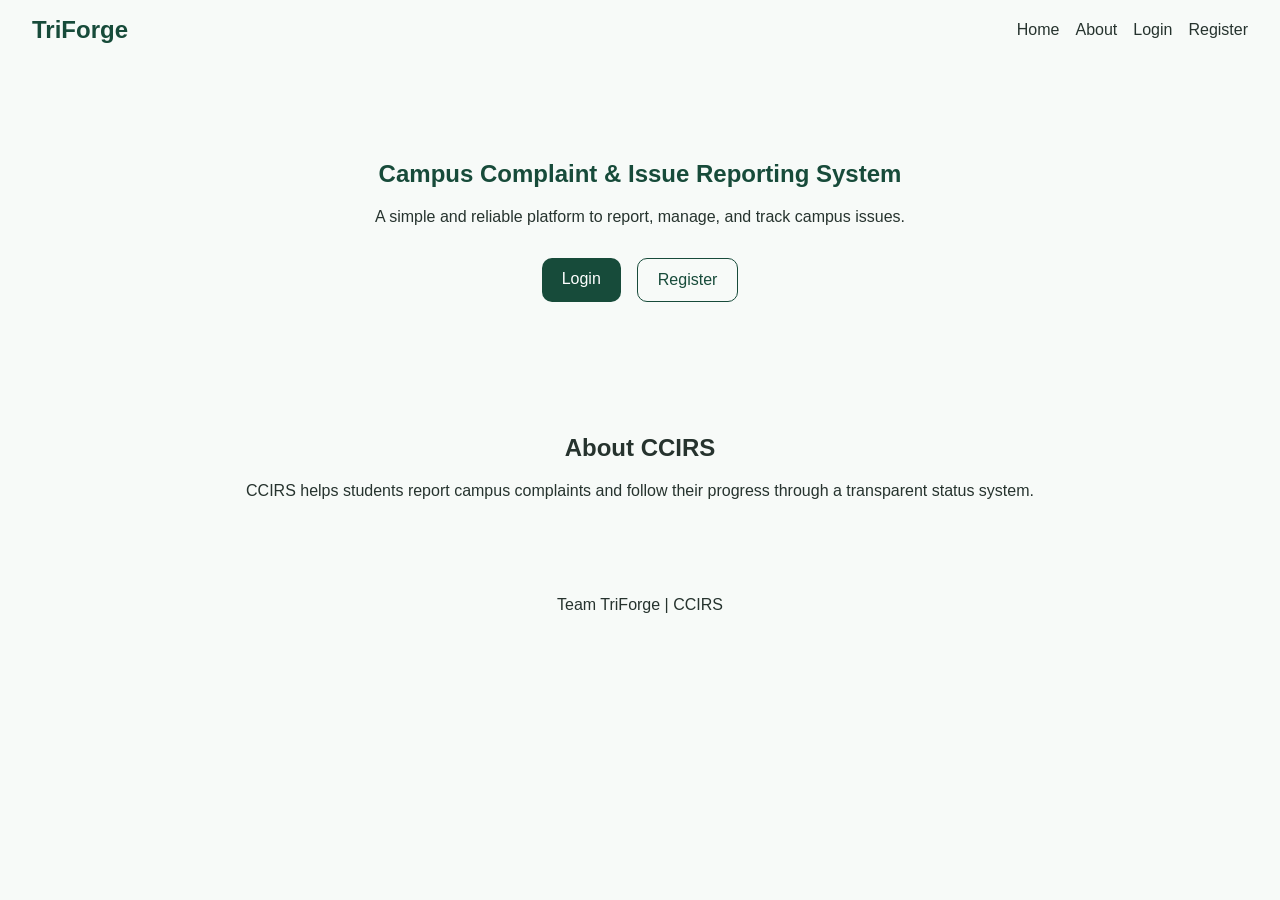
==== Frontend/index.html @ 118192a9 "Added frontend folder and initial files" ====
<!DOCTYPE html>
<html lang="en">

<head>
    <meta charset="UTF-8">
    <meta name="viewport" content="width=device-width, initial-scale=1.0">

    <title>TriForge | CCIRS</title>

    <link rel="stylesheet" href="css/style.css">
</head>

<body>

    <header class="site-header">
        <nav class="navbar">
            <a href="index.html" class="logo">TriForge</a>

            <div class="nav-links">
                <a href="#home">Home</a>
                <a href="#about">About</a>
                <a href="#">Login</a>
                <a href="#">Register</a>
            </div>
        </nav>
    </header>

    <main>
        <section class="hero" id="home">
            <h1>Campus Complaint & Issue Reporting System</h1>

            <p>
                A simple and reliable platform to report,
                manage, and track campus issues.
            </p>

            <div class="hero-actions">
                <a href="#" class="btn btn-primary">Login</a>
                <a href="#" class="btn btn-secondary">Register</a>
            </div>
        </section>

        <section class="about" id="about">
            <h2>About CCIRS</h2>

            <p>
                CCIRS helps students report campus complaints
                and follow their progress through a transparent
                status system.
            </p>
        </section>
    </main>

    <footer class="site-footer">
        <p>Team TriForge | CCIRS</p>
    </footer>

</body>

</html>
---- Frontend/css/style.css ----
:root {
    --color-primary: #174b3a;
    --color-accent: #e9a23b;
    --color-background: #f7faf8;
    --color-text: #26332e;

    --spacing-small: 8px;
    --spacing-medium: 16px;
    --spacing-large: 32px;

    --border-radius: 10px;
}

* {
    box-sizing: border-box;
}

body {
    margin: 0;
    font-family: Arial, sans-serif;
    background-color: var(--color-background);
    color: var(--color-text);
}

.navbar {
    display: flex;
    justify-content: space-between;
    align-items: center;
    padding: var(--spacing-medium) var(--spacing-large);
}

.logo {
    color: var(--color-primary);
    font-size: 24px;
    font-weight: bold;
    text-decoration: none;
}

.nav-links {
    display: flex;
    gap: var(--spacing-medium);
}

.nav-links a {
    text-decoration: none;
    color: var(--color-text);
}

.hero {
    text-align: center;
    padding: 80px var(--spacing-large);
}

.hero h1 {
    color: var(--color-primary);
}

.hero-actions {
    display: flex;
    justify-content: center;
    gap: var(--spacing-medium);
    margin-top: var(--spacing-large);
}

.btn {
    padding: 12px 20px;
    border-radius: var(--border-radius);
    text-decoration: none;
}

.btn-primary {
    background-color: var(--color-primary);
    color: white;
}

.btn-secondary {
    border: 1px solid var(--color-primary);
    color: var(--color-primary);
}

.about {
    padding: var(--spacing-large);
    text-align: center;
}

.site-footer {
    text-align: center;
    padding: var(--spacing-large);
}
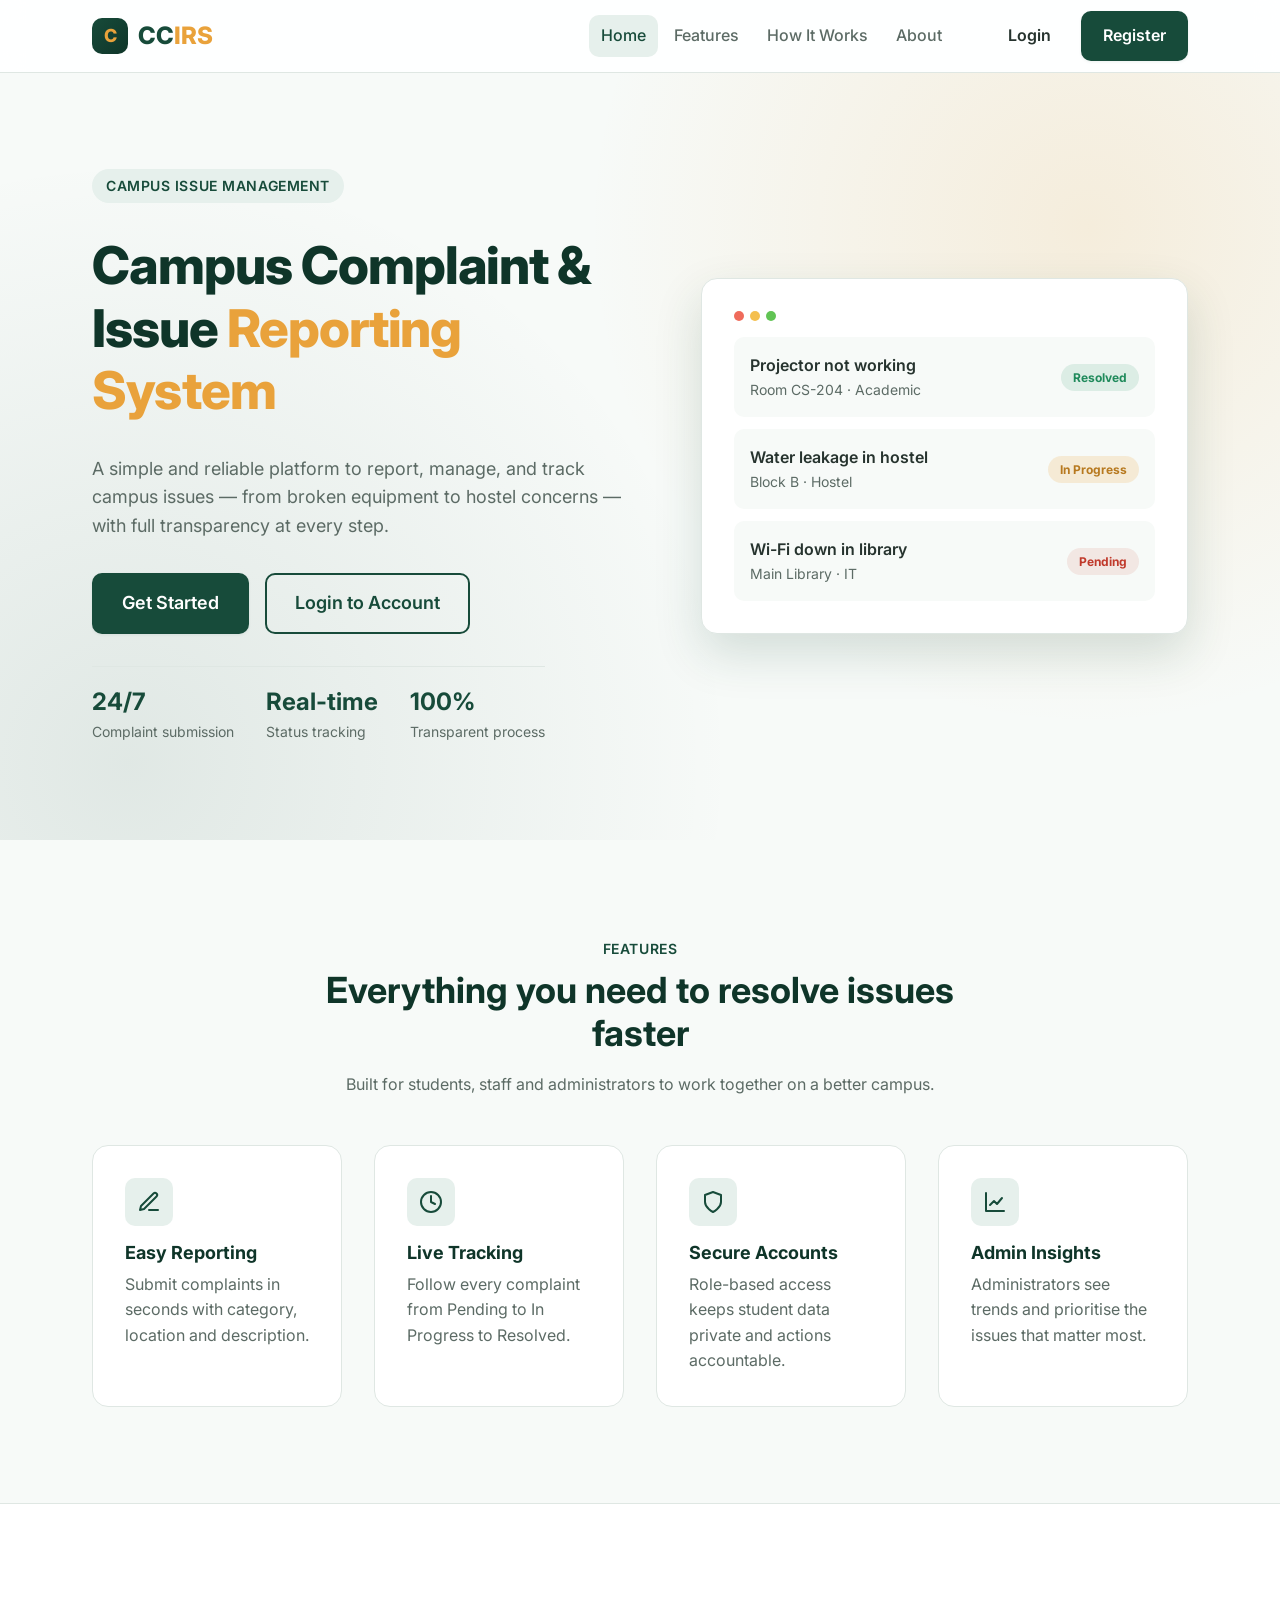
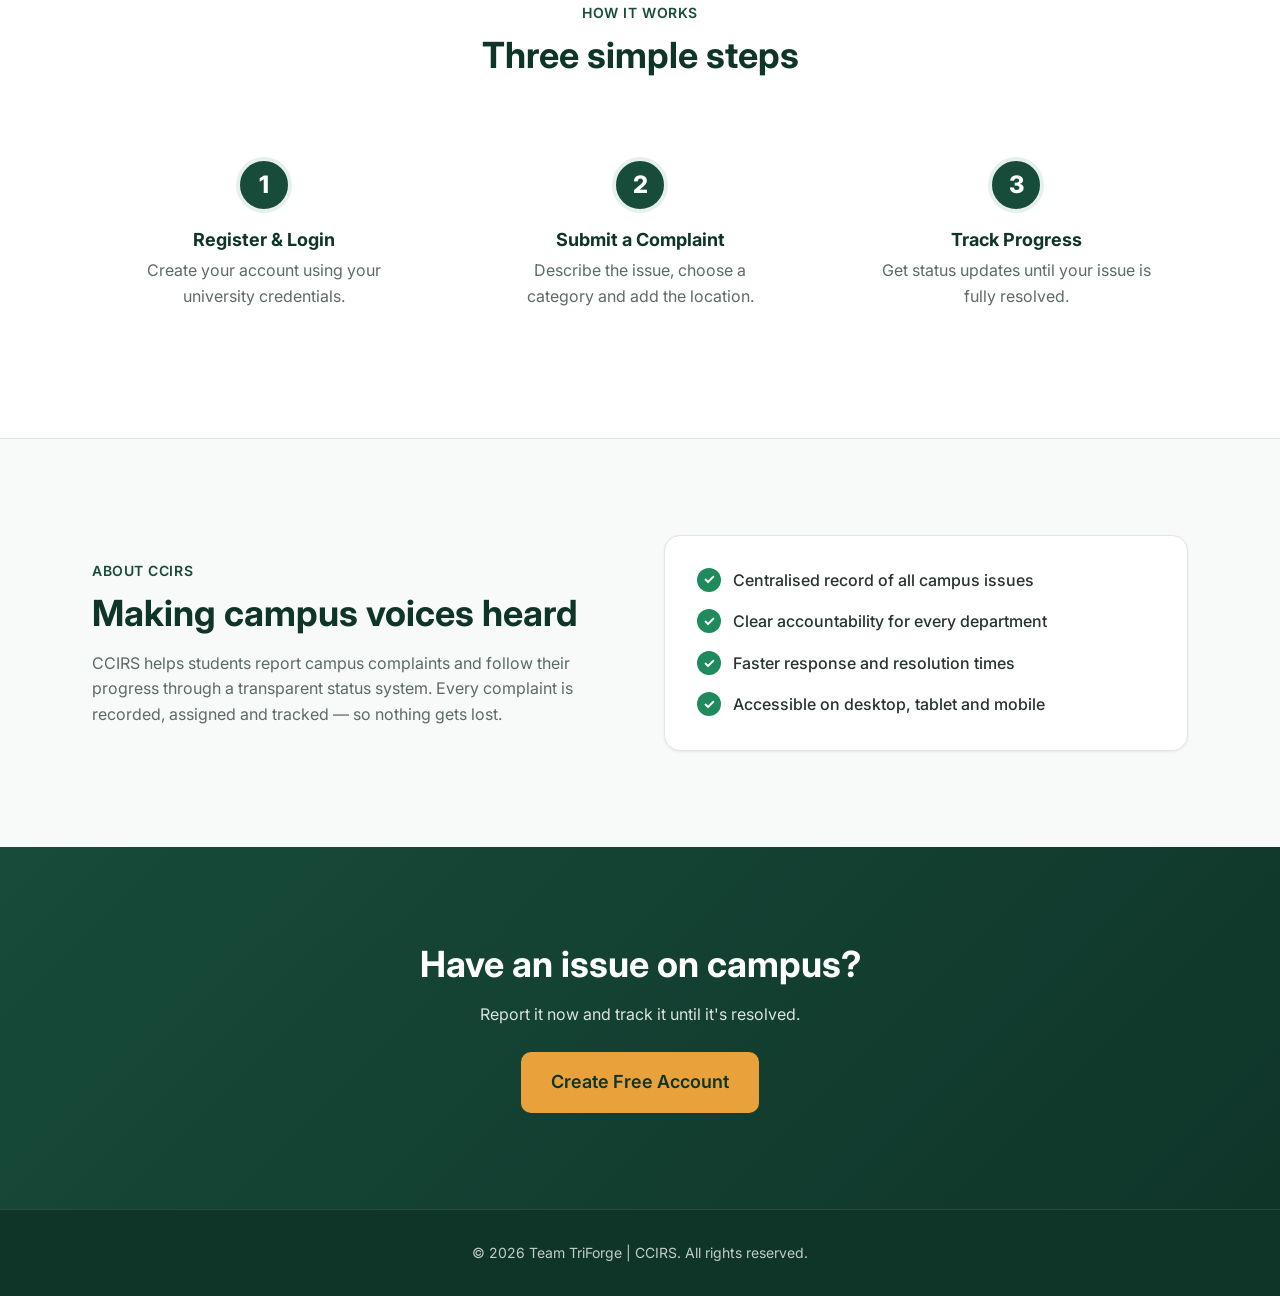
==== commit 111fc9bc: "Added forms and dashboards" ====
--- a/Frontend/index.html
+++ b/Frontend/index.html
@@ -5,56 +5,311 @@
     <meta charset="UTF-8">
     <meta name="viewport" content="width=device-width, initial-scale=1.0">
 
-    <title>TriForge | CCIRS</title>
-
-    <link rel="stylesheet" href="css/style.css">
+    <!-- Primary meta -->
+    <title>CCIRS | Campus Complaint &amp; Issue Reporting System</title>
+    <meta name="description"
+        content="CCIRS by Team TriForge — report, manage and track campus complaints through a transparent, real-time status system.">
+    <meta name="author" content="Team TriForge">
+    <meta name="keywords"
+        content="CCIRS, campus complaint system, issue reporting, TriForge, complaint tracking, university management">
+    <meta name="robots" content="index, follow">
+    <meta name="color-scheme" content="light dark">
+
+    <!-- Theme color (light / dark) -->
+    <meta name="theme-color" content="#174b3a" media="(prefers-color-scheme: light)">
+    <meta name="theme-color" content="#0e1613" media="(prefers-color-scheme: dark)">
+
+    <!-- Canonical (replace with your production domain) -->
+    <link rel="canonical" href="https://ccirs.triforge.app/">
+
+    <!-- Open Graph -->
+    <meta property="og:type" content="website">
+    <meta property="og:site_name" content="CCIRS">
+    <meta property="og:title" content="CCIRS | Campus Complaint &amp; Issue Reporting System">
+    <meta property="og:description"
+        content="Report, manage and track campus complaints through a transparent, real-time status system.">
+    <meta property="og:url" content="https://ccirs.triforge.app/">
+    <meta property="og:locale" content="en_US">
+
+    <!-- Twitter -->
+    <meta name="twitter:card" content="summary_large_image">
+    <meta name="twitter:title" content="CCIRS | Campus Complaint &amp; Issue Reporting System">
+    <meta name="twitter:description"
+        content="Report, manage and track campus complaints through a transparent, real-time status system.">
+
+    <!-- Inline SVG favicon (no extra file, no 404) -->
+    <link rel="icon" href="data:image/svg+xml,%3Csvg xmlns='http://www.w3.org/2000/svg' viewBox='0 0 32 32'%3E%3Crect width='32' height='32' rx='7' fill='%231f4d3a'/%3E%3Ctext x='16' y='22' font-family='Arial,sans-serif' font-size='17' font-weight='700' text-anchor='middle' fill='%23ffffff'%3EC%3C/text%3E%3C/svg%3E">
+    <link rel="apple-touch-icon"
+        href="data:image/svg+xml,%3Csvg xmlns='http://www.w3.org/2000/svg' viewBox='0 0 32 32'%3E%3Crect width='32' height='32' rx='7' fill='%23174b3a'/%3E%3Ctext x='16' y='22' font-family='Arial,sans-serif' font-size='18' font-weight='700' text-anchor='middle' fill='%23e9a23b'%3ET%3C/text%3E%3C/svg%3E">
+
+    <!-- Fonts -->
+    <link rel="preconnect" href="https://fonts.googleapis.com">
+    <link rel="preconnect" href="https://fonts.gstatic.com" crossorigin>
+    <link
+        href="https://fonts.googleapis.com/css2?family=Inter:wght@400;500;600;700;800&display=swap"
+        rel="stylesheet">
+
+    <!-- Styles -->
+    <link rel="stylesheet" href="style.css">
+
+    <!-- Scripts -->
+    <script src="script.js" defer></script>
+
+    <!-- Structured data (replace domain/URLs with production values) -->
+    <script type="application/ld+json">
+    {
+        "@context": "https://schema.org",
+        "@graph": [
+            {
+                "@type": "Organization",
+                "@id": "https://ccirs.triforge.app/#organization",
+                "name": "Team TriForge",
+                "url": "https://ccirs.triforge.app/"
+            },
+            {
+                "@type": "WebSite",
+                "@id": "https://ccirs.triforge.app/#website",
+                "url": "https://ccirs.triforge.app/",
+                "name": "CCIRS",
+                "description": "Campus Complaint & Issue Reporting System",
+                "publisher": { "@id": "https://ccirs.triforge.app/#organization" }
+            }
+        ]
+    }
+    </script>
 </head>
 
 <body>
 
+    <a href="#main" class="skip-link">Skip to main content</a>
+
+    <!-- ================= HEADER ================= -->
     <header class="site-header">
-        <nav class="navbar">
-            <a href="index.html" class="logo">TriForge</a>
-
-            <div class="nav-links">
-                <a href="#home">Home</a>
-                <a href="#about">About</a>
-                <a href="#">Login</a>
-                <a href="#">Register</a>
+        <nav class="navbar container" aria-label="Main navigation">
+            <a href="index.html" class="logo" aria-label="TriForge CCIRS home">
+                <span class="logo-mark" aria-hidden="true">C</span>
+                <span class="logo-text">CC<span>IRS</span></span>
+            </a>
+
+            <button class="nav-toggle" type="button" aria-expanded="false" aria-controls="nav-menu"
+                aria-label="Toggle navigation menu">
+                <span class="nav-toggle-bar"></span>
+                <span class="nav-toggle-bar"></span>
+                <span class="nav-toggle-bar"></span>
+            </button>
+
+            <div class="nav-menu" id="nav-menu">
+                <ul class="nav-links">
+                    <li><a href="#home" aria-current="page">Home</a></li>
+                    <li><a href="#features">Features</a></li>
+                    <li><a href="#how-it-works">How It Works</a></li>
+                    <li><a href="#about">About</a></li>
+                </ul>
+
+                <div class="nav-actions">
+                    <a href="login.html" class="btn btn-ghost">Login</a>
+                    <a href="register.html" class="btn btn-primary">Register</a>
+                </div>
             </div>
         </nav>
     </header>
 
-    <main>
-        <section class="hero" id="home">
-            <h1>Campus Complaint & Issue Reporting System</h1>
-
-            <p>
-                A simple and reliable platform to report,
-                manage, and track campus issues.
-            </p>
-
-            <div class="hero-actions">
-                <a href="#" class="btn btn-primary">Login</a>
-                <a href="#" class="btn btn-secondary">Register</a>
-            </div>
-        </section>
-
-        <section class="about" id="about">
-            <h2>About CCIRS</h2>
-
-            <p>
-                CCIRS helps students report campus complaints
-                and follow their progress through a transparent
-                status system.
-            </p>
-        </section>
+    <main id="main">
+
+        <!-- ================= HERO ================= -->
+        <section class="hero" id="home" aria-labelledby="hero-title">
+            <div class="container hero-inner">
+                <div class="hero-content">
+                    <span class="badge">Campus Issue Management</span>
+
+                    <h1 id="hero-title">
+                        Campus Complaint &amp; Issue
+                        <span class="text-accent">Reporting System</span>
+                    </h1>
+
+                    <p class="hero-lead">
+                        A simple and reliable platform to report, manage, and track
+                        campus issues — from broken equipment to hostel concerns —
+                        with full transparency at every step.
+                    </p>
+
+                    <div class="hero-actions">
+                        <a href="register.html" class="btn btn-primary btn-lg">Get Started</a>
+                        <a href="login.html" class="btn btn-secondary btn-lg">Login to Account</a>
+                    </div>
+
+                    <ul class="hero-stats" aria-label="Platform highlights">
+                        <li><strong>24/7</strong><span>Complaint submission</span></li>
+                        <li><strong>Real-time</strong><span>Status tracking</span></li>
+                        <li><strong>100%</strong><span>Transparent process</span></li>
+                    </ul>
+                </div>
+
+                <!-- Decorative status preview card -->
+                <div class="hero-visual" aria-hidden="true">
+                    <div class="preview-card">
+                        <div class="preview-header">
+                            <span class="dot dot-red"></span>
+                            <span class="dot dot-yellow"></span>
+                            <span class="dot dot-green"></span>
+                        </div>
+
+                        <div class="preview-item">
+                            <div>
+                                <p class="preview-title">Projector not working</p>
+                                <p class="preview-meta">Room CS-204 · Academic</p>
+                            </div>
+                            <span class="status status-resolved">Resolved</span>
+                        </div>
+
+                        <div class="preview-item">
+                            <div>
+                                <p class="preview-title">Water leakage in hostel</p>
+                                <p class="preview-meta">Block B · Hostel</p>
+                            </div>
+                            <span class="status status-progress">In Progress</span>
+                        </div>
+
+                        <div class="preview-item">
+                            <div>
+                                <p class="preview-title">Wi-Fi down in library</p>
+                                <p class="preview-meta">Main Library · IT</p>
+                            </div>
+                            <span class="status status-pending">Pending</span>
+                        </div>
+                    </div>
+                </div>
+            </div>
+        </section>
+
+        <!-- ================= FEATURES ================= -->
+        <section class="section" id="features" aria-labelledby="features-title">
+            <div class="container">
+                <header class="section-header">
+                    <span class="eyebrow">Features</span>
+                    <h2 id="features-title">Everything you need to resolve issues faster</h2>
+                    <p>Built for students, staff and administrators to work together on a better campus.</p>
+                </header>
+
+                <div class="card-grid">
+                    <article class="card">
+                        <div class="card-icon" aria-hidden="true">
+                            <svg viewBox="0 0 24 24" width="24" height="24" fill="none" stroke="currentColor"
+                                stroke-width="2" stroke-linecap="round" stroke-linejoin="round">
+                                <path d="M12 20h9" />
+                                <path d="M16.5 3.5a2.1 2.1 0 0 1 3 3L7 19l-4 1 1-4Z" />
+                            </svg>
+                        </div>
+                        <h3>Easy Reporting</h3>
+                        <p>Submit complaints in seconds with category, location and description.</p>
+                    </article>
+
+                    <article class="card">
+                        <div class="card-icon" aria-hidden="true">
+                            <svg viewBox="0 0 24 24" width="24" height="24" fill="none" stroke="currentColor"
+                                stroke-width="2" stroke-linecap="round" stroke-linejoin="round">
+                                <circle cx="12" cy="12" r="10" />
+                                <path d="M12 6v6l4 2" />
+                            </svg>
+                        </div>
+                        <h3>Live Tracking</h3>
+                        <p>Follow every complaint from Pending to In Progress to Resolved.</p>
+                    </article>
+
+                    <article class="card">
+                        <div class="card-icon" aria-hidden="true">
+                            <svg viewBox="0 0 24 24" width="24" height="24" fill="none" stroke="currentColor"
+                                stroke-width="2" stroke-linecap="round" stroke-linejoin="round">
+                                <path d="M12 22s8-4 8-10V5l-8-3-8 3v7c0 6 8 10 8 10Z" />
+                            </svg>
+                        </div>
+                        <h3>Secure Accounts</h3>
+                        <p>Role-based access keeps student data private and actions accountable.</p>
+                    </article>
+
+                    <article class="card">
+                        <div class="card-icon" aria-hidden="true">
+                            <svg viewBox="0 0 24 24" width="24" height="24" fill="none" stroke="currentColor"
+                                stroke-width="2" stroke-linecap="round" stroke-linejoin="round">
+                                <path d="M3 3v18h18" />
+                                <path d="m7 15 4-4 3 3 5-6" />
+                            </svg>
+                        </div>
+                        <h3>Admin Insights</h3>
+                        <p>Administrators see trends and prioritise the issues that matter most.</p>
+                    </article>
+                </div>
+            </div>
+        </section>
+
+        <!-- ================= HOW IT WORKS ================= -->
+        <section class="section section-alt" id="how-it-works" aria-labelledby="steps-title">
+            <div class="container">
+                <header class="section-header">
+                    <span class="eyebrow">How It Works</span>
+                    <h2 id="steps-title">Three simple steps</h2>
+                </header>
+
+                <ol class="steps">
+                    <li class="step">
+                        <span class="step-number" aria-hidden="true">1</span>
+                        <h3>Register &amp; Login</h3>
+                        <p>Create your account using your university credentials.</p>
+                    </li>
+                    <li class="step">
+                        <span class="step-number" aria-hidden="true">2</span>
+                        <h3>Submit a Complaint</h3>
+                        <p>Describe the issue, choose a category and add the location.</p>
+                    </li>
+                    <li class="step">
+                        <span class="step-number" aria-hidden="true">3</span>
+                        <h3>Track Progress</h3>
+                        <p>Get status updates until your issue is fully resolved.</p>
+                    </li>
+                </ol>
+            </div>
+        </section>
+
+        <!-- ================= ABOUT ================= -->
+        <section class="section" id="about" aria-labelledby="about-title">
+            <div class="container about-inner">
+                <div>
+                    <span class="eyebrow">About CCIRS</span>
+                    <h2 id="about-title">Making campus voices heard</h2>
+                    <p>
+                        CCIRS helps students report campus complaints and follow their
+                        progress through a transparent status system. Every complaint is
+                        recorded, assigned and tracked — so nothing gets lost.
+                    </p>
+                </div>
+
+                <ul class="check-list">
+                    <li>Centralised record of all campus issues</li>
+                    <li>Clear accountability for every department</li>
+                    <li>Faster response and resolution times</li>
+                    <li>Accessible on desktop, tablet and mobile</li>
+                </ul>
+            </div>
+        </section>
+
+        <!-- ================= CTA ================= -->
+        <section class="cta" aria-labelledby="cta-title">
+            <div class="container cta-inner">
+                <h2 id="cta-title">Have an issue on campus?</h2>
+                <p>Report it now and track it until it's resolved.</p>
+                <a href="register.html" class="btn btn-accent btn-lg">Create Free Account</a>
+            </div>
+        </section>
+
     </main>
 
+    <!-- ================= FOOTER ================= -->
     <footer class="site-footer">
-        <p>Team TriForge | CCIRS</p>
+        <div class="footer-bottom">
+            <p>&copy; <span id="year">2026</span> Team TriForge | CCIRS. All rights reserved.</p>
+        </div>
     </footer>
 
 </body>
 
-</html>+</html>
--- a/Frontend/style.css
+++ b/Frontend/style.css
@@ -0,0 +1,1282 @@
+/* =========================================================
+   CCIRS — Campus Complaint & Issue Reporting System
+   Team TriForge | Main Stylesheet
+   ---------------------------------------------------------
+   1. Design Tokens (brand + semantic, theme-aware)
+   2. Reset & Base
+   3. Utilities & Layout
+   4. Buttons
+   5. Header & Navigation
+   6. Hero
+   7. Sections & Cards
+   8. Steps
+   9. About
+   10. CTA
+   11. Footer
+   12. Responsive
+   13. Accessibility, Motion & Print
+   ========================================================= */
+
+/* ================= 1. DESIGN TOKENS ================= */
+:root {
+    color-scheme: light dark;
+
+    /* Brand constants (never change with theme) */
+    --brand-primary: #174b3a;
+    --brand-primary-dark: #0f3529;
+    --brand-accent: #e9a23b;
+    --brand-accent-dark: #c98522;
+
+    /* Semantic colors — LIGHT theme */
+    --color-primary: var(--brand-primary);
+    --color-primary-dark: var(--brand-primary-dark);
+    --color-primary-light: #e6f0ec;
+    --color-accent: var(--brand-accent);
+    --color-accent-dark: var(--brand-accent-dark);
+
+    --color-background: #f7faf8;
+    --color-surface: #ffffff;
+    --color-text: #26332e;
+    --color-text-muted: #5c6b65;
+    --color-heading: var(--brand-primary-dark);
+    --color-border: #dfe7e3;
+
+    --color-success: #1f8a5b;
+    --color-warning: #b7791f;
+    --color-danger: #c0392b;
+    --color-info: #1e40af;
+
+    /* Soft feedback backgrounds + readable text (alerts) */
+    --color-success-soft: #dcfce7;
+    --color-success-text: #14532d;
+    --color-danger-soft: #fdecea;
+    --color-danger-text: #7f1d1d;
+    --color-info-soft: #dbeafe;
+    --color-info-text: #1e3a8a;
+
+    --header-bg: rgba(255, 255, 255, 0.9);
+
+    /* Typography */
+    --font-family: "Inter", "Segoe UI", system-ui, -apple-system, Roboto, Arial, sans-serif;
+    --font-size-sm: 0.875rem;
+    --font-size-base: 1rem;
+    --font-size-lg: 1.125rem;
+    --font-size-xl: 1.5rem;
+    --font-size-2xl: clamp(1.75rem, 3vw, 2.25rem);
+    --font-size-hero: clamp(2rem, 5vw, 3.25rem);
+    --line-height: 1.6;
+
+    /* Spacing */
+    --spacing-xs: 4px;
+    --spacing-small: 8px;
+    --spacing-medium: 16px;
+    --spacing-large: 32px;
+    --spacing-xl: 48px;
+    --spacing-section: clamp(64px, 8vw, 96px);
+
+    /* Shape & Depth */
+    --border-radius: 10px;
+    --border-radius-lg: 16px;
+    --border-radius-pill: 999px;
+    --shadow-sm: 0 1px 3px rgba(23, 75, 58, 0.08);
+    --shadow-md: 0 8px 24px rgba(23, 75, 58, 0.10);
+    --shadow-lg: 0 20px 48px rgba(23, 75, 58, 0.16);
+
+    /* Layout */
+    --container-width: 1160px;
+    --header-height: 72px;
+
+    /* Motion */
+    --transition: 200ms ease;
+}
+
+/* Semantic colors — DARK theme */
+@media (prefers-color-scheme: dark) {
+    :root {
+        --color-primary: #5fc39b;
+        --color-primary-light: rgba(95, 195, 155, 0.14);
+
+        --color-background: #0e1613;
+        --color-surface: #16211c;
+        --color-text: #dfe8e3;
+        --color-text-muted: #9bada5;
+        --color-heading: #f0f5f2;
+        --color-border: #26332e;
+
+        --color-success: #46c088;
+        --color-warning: #e3a93f;
+        --color-danger: #e5705f;
+        --color-info: #60a5fa;
+
+        --color-success-soft: rgba(74, 222, 128, 0.14);
+        --color-success-text: #bbf7d0;
+        --color-danger-soft: rgba(229, 112, 95, 0.16);
+        --color-danger-text: #fecaca;
+        --color-info-soft: rgba(96, 165, 250, 0.14);
+        --color-info-text: #bfdbfe;
+
+        --header-bg: rgba(14, 22, 19, 0.82);
+
+        --shadow-sm: 0 1px 3px rgba(0, 0, 0, 0.35);
+        --shadow-md: 0 8px 24px rgba(0, 0, 0, 0.40);
+        --shadow-lg: 0 20px 48px rgba(0, 0, 0, 0.50);
+    }
+}
+
+/* ================= 2. RESET & BASE ================= */
+*,
+*::before,
+*::after {
+    box-sizing: border-box;
+}
+
+html {
+    scroll-behavior: smooth;
+    scroll-padding-top: var(--header-height);
+    -webkit-text-size-adjust: 100%;
+    text-size-adjust: 100%;
+}
+
+body {
+    margin: 0;
+    font-family: var(--font-family);
+    font-size: var(--font-size-base);
+    line-height: var(--line-height);
+    background-color: var(--color-background);
+    color: var(--color-text);
+    -webkit-font-smoothing: antialiased;
+    -moz-osx-font-smoothing: grayscale;
+}
+
+h1,
+h2,
+h3,
+p {
+    margin: 0;
+}
+
+h1,
+h2,
+h3 {
+    line-height: 1.2;
+    color: var(--color-heading);
+}
+
+ul,
+ol {
+    margin: 0;
+    padding: 0;
+    list-style: none;
+}
+
+a {
+    color: inherit;
+}
+
+img,
+svg {
+    display: block;
+    max-width: 100%;
+}
+
+::selection {
+    background: var(--color-accent);
+    color: var(--brand-primary-dark);
+}
+
+/* ================= 3. UTILITIES & LAYOUT ================= */
+.container {
+    width: 100%;
+    max-width: var(--container-width);
+    margin-inline: auto;
+    padding-inline: var(--spacing-large);
+}
+
+.text-accent {
+    color: var(--color-accent);
+}
+
+.badge,
+.eyebrow {
+    display: inline-block;
+    font-size: var(--font-size-sm);
+    font-weight: 600;
+    letter-spacing: 0.04em;
+    text-transform: uppercase;
+    color: var(--color-primary);
+}
+
+.badge {
+    padding: 6px 14px;
+    background-color: var(--color-primary-light);
+    border-radius: var(--border-radius-pill);
+}
+
+.skip-link {
+    position: absolute;
+    top: -100px;
+    left: var(--spacing-medium);
+    z-index: 1000;
+    padding: var(--spacing-small) var(--spacing-medium);
+    background: var(--brand-primary);
+    color: #fff;
+    border-radius: var(--border-radius);
+    text-decoration: none;
+    transition: top var(--transition);
+}
+
+.skip-link:focus {
+    top: var(--spacing-medium);
+}
+
+/* ================= 4. BUTTONS ================= */
+.btn {
+    display: inline-flex;
+    align-items: center;
+    justify-content: center;
+    gap: var(--spacing-small);
+    padding: 10px 20px;
+    font: inherit;
+    font-weight: 600;
+    font-size: var(--font-size-base);
+    border: 2px solid transparent;
+    border-radius: var(--border-radius);
+    text-decoration: none;
+    cursor: pointer;
+    white-space: nowrap;
+    transition: background-color var(--transition), color var(--transition),
+        border-color var(--transition), transform var(--transition), box-shadow var(--transition);
+}
+
+.btn:hover {
+    transform: translateY(-1px);
+}
+
+.btn:active {
+    transform: translateY(0);
+}
+
+.btn-lg {
+    padding: 14px 28px;
+    font-size: var(--font-size-lg);
+}
+
+.btn-primary {
+    background-color: var(--brand-primary);
+    color: #fff;
+    box-shadow: var(--shadow-sm);
+}
+
+.btn-primary:hover {
+    background-color: var(--brand-primary-dark);
+    box-shadow: var(--shadow-md);
+}
+
+.btn-secondary {
+    background-color: transparent;
+    border-color: var(--color-primary);
+    color: var(--color-primary);
+}
+
+.btn-secondary:hover {
+    background-color: var(--color-primary-light);
+}
+
+.btn-ghost {
+    background-color: transparent;
+    color: var(--color-text);
+}
+
+.btn-ghost:hover {
+    color: var(--color-primary);
+    background-color: var(--color-primary-light);
+}
+
+.btn-accent {
+    background-color: var(--color-accent);
+    color: var(--brand-primary-dark);
+}
+
+.btn-accent:hover {
+    background-color: var(--color-accent-dark);
+    color: #fff;
+}
+
+/* ================= 5. HEADER & NAVIGATION ================= */
+.site-header {
+    position: sticky;
+    top: 0;
+    z-index: 100;
+    background-color: var(--header-bg);
+    backdrop-filter: saturate(180%) blur(12px);
+    -webkit-backdrop-filter: saturate(180%) blur(12px);
+    border-bottom: 1px solid var(--color-border);
+    transition: box-shadow var(--transition);
+}
+
+.site-header.is-scrolled {
+    box-shadow: var(--shadow-md);
+}
+
+.navbar {
+    display: flex;
+    justify-content: space-between;
+    align-items: center;
+    min-height: var(--header-height);
+}
+
+.logo {
+    display: inline-flex;
+    align-items: center;
+    gap: 10px;
+    text-decoration: none;
+    font-size: var(--font-size-xl);
+    font-weight: 800;
+    color: var(--color-primary);
+}
+
+.logo-text span {
+    color: var(--color-accent);
+}
+
+.logo-mark {
+    display: grid;
+    place-items: center;
+    width: 36px;
+    height: 36px;
+    border-radius: var(--border-radius);
+    background: linear-gradient(135deg, var(--brand-primary), var(--brand-primary-dark));
+    color: var(--color-accent);
+    font-size: var(--font-size-lg);
+}
+
+.nav-menu {
+    display: flex;
+    align-items: center;
+    gap: var(--spacing-large);
+}
+
+.nav-links {
+    display: flex;
+    gap: var(--spacing-xs);
+}
+
+.nav-links a {
+    display: block;
+    padding: var(--spacing-small) 12px;
+    font-weight: 500;
+    text-decoration: none;
+    color: var(--color-text-muted);
+    border-radius: var(--border-radius);
+    transition: color var(--transition), background-color var(--transition);
+}
+
+.nav-links a:hover,
+.nav-links a.is-active,
+.nav-links a[aria-current] {
+    color: var(--color-primary);
+    background-color: var(--color-primary-light);
+}
+
+.nav-actions {
+    display: flex;
+    gap: var(--spacing-small);
+}
+
+/* Hamburger (mobile only) */
+.nav-toggle {
+    display: none;
+    flex-direction: column;
+    justify-content: center;
+    gap: 5px;
+    width: 44px;
+    height: 44px;
+    padding: 10px;
+    background: transparent;
+    border: 1px solid var(--color-border);
+    border-radius: var(--border-radius);
+    cursor: pointer;
+}
+
+.nav-toggle-bar {
+    display: block;
+    height: 2px;
+    width: 100%;
+    background-color: var(--color-primary);
+    border-radius: 2px;
+    transition: transform var(--transition), opacity var(--transition);
+}
+
+.nav-toggle[aria-expanded="true"] .nav-toggle-bar:nth-child(1) {
+    transform: translateY(7px) rotate(45deg);
+}
+
+.nav-toggle[aria-expanded="true"] .nav-toggle-bar:nth-child(2) {
+    opacity: 0;
+}
+
+.nav-toggle[aria-expanded="true"] .nav-toggle-bar:nth-child(3) {
+    transform: translateY(-7px) rotate(-45deg);
+}
+
+/* ================= 6. HERO ================= */
+.hero {
+    position: relative;
+    overflow: hidden;
+    padding-block: var(--spacing-section);
+    background:
+        radial-gradient(circle at 85% 20%, rgba(233, 162, 59, 0.15), transparent 40%),
+        radial-gradient(circle at 10% 90%, rgba(23, 75, 58, 0.10), transparent 45%),
+        var(--color-background);
+}
+
+.hero-inner {
+    display: grid;
+    grid-template-columns: 1.15fr 1fr;
+    align-items: center;
+    gap: var(--spacing-xl);
+}
+
+.hero-content {
+    display: flex;
+    flex-direction: column;
+    align-items: flex-start;
+    gap: var(--spacing-large);
+}
+
+.hero h1 {
+    font-size: var(--font-size-hero);
+    font-weight: 800;
+    letter-spacing: -0.02em;
+}
+
+.hero-lead {
+    max-width: 560px;
+    font-size: var(--font-size-lg);
+    color: var(--color-text-muted);
+}
+
+.hero-actions {
+    display: flex;
+    flex-wrap: wrap;
+    gap: var(--spacing-medium);
+}
+
+.hero-stats {
+    display: flex;
+    flex-wrap: wrap;
+    gap: var(--spacing-large);
+    padding-top: var(--spacing-medium);
+    border-top: 1px solid var(--color-border);
+}
+
+.hero-stats li {
+    display: flex;
+    flex-direction: column;
+}
+
+.hero-stats strong {
+    font-size: var(--font-size-xl);
+    color: var(--color-primary);
+}
+
+.hero-stats span {
+    font-size: var(--font-size-sm);
+    color: var(--color-text-muted);
+}
+
+/* Preview card */
+.preview-card {
+    padding: var(--spacing-large);
+    background-color: var(--color-surface);
+    border: 1px solid var(--color-border);
+    border-radius: var(--border-radius-lg);
+    box-shadow: var(--shadow-lg);
+}
+
+.preview-header {
+    display: flex;
+    gap: 6px;
+    margin-bottom: var(--spacing-medium);
+}
+
+.dot {
+    width: 10px;
+    height: 10px;
+    border-radius: 50%;
+}
+
+.dot-red { background: #ef6b5b; }
+.dot-yellow { background: #f4bf4f; }
+.dot-green { background: #61c454; }
+
+.preview-item {
+    display: flex;
+    justify-content: space-between;
+    align-items: center;
+    gap: var(--spacing-medium);
+    padding: var(--spacing-medium);
+    border-radius: var(--border-radius);
+    background-color: var(--color-background);
+}
+
+.preview-item + .preview-item {
+    margin-top: 12px;
+}
+
+.preview-title {
+    font-weight: 600;
+}
+
+.preview-meta {
+    font-size: var(--font-size-sm);
+    color: var(--color-text-muted);
+}
+
+.status {
+    flex-shrink: 0;
+    padding: 4px 12px;
+    font-size: 0.75rem;
+    font-weight: 700;
+    border-radius: var(--border-radius-pill);
+}
+
+.status-resolved {
+    color: var(--color-success);
+    background: rgba(31, 138, 91, 0.12);
+}
+
+.status-progress {
+    color: var(--color-warning);
+    background: rgba(233, 162, 59, 0.18);
+}
+
+.status-pending {
+    color: var(--color-danger);
+    background: rgba(192, 57, 43, 0.10);
+}
+
+/* ================= 7. SECTIONS & CARDS ================= */
+.section {
+    padding-block: var(--spacing-section);
+}
+
+.section-alt {
+    background-color: var(--color-surface);
+    border-block: 1px solid var(--color-border);
+}
+
+.section-header {
+    max-width: 640px;
+    margin: 0 auto var(--spacing-xl);
+    text-align: center;
+}
+
+.section-header h2 {
+    margin-block: var(--spacing-small) var(--spacing-medium);
+    font-size: var(--font-size-2xl);
+}
+
+.section-header p {
+    color: var(--color-text-muted);
+}
+
+.card-grid {
+    display: grid;
+    grid-template-columns: repeat(auto-fit, minmax(240px, 1fr));
+    gap: var(--spacing-large);
+}
+
+.card {
+    padding: var(--spacing-large);
+    background-color: var(--color-surface);
+    border: 1px solid var(--color-border);
+    border-radius: var(--border-radius-lg);
+    transition: transform var(--transition), box-shadow var(--transition), border-color var(--transition);
+}
+
+.card:hover {
+    transform: translateY(-4px);
+    box-shadow: var(--shadow-md);
+    border-color: transparent;
+}
+
+.card-icon {
+    display: grid;
+    place-items: center;
+    width: 48px;
+    height: 48px;
+    margin-bottom: var(--spacing-medium);
+    border-radius: var(--border-radius);
+    background-color: var(--color-primary-light);
+    color: var(--color-primary);
+}
+
+.card h3 {
+    margin-bottom: var(--spacing-small);
+    font-size: var(--font-size-lg);
+}
+
+.card p {
+    color: var(--color-text-muted);
+}
+
+/* ================= 8. STEPS ================= */
+.steps {
+    display: grid;
+    grid-template-columns: repeat(3, 1fr);
+    gap: var(--spacing-large);
+    counter-reset: step;
+}
+
+.step {
+    position: relative;
+    padding: var(--spacing-large);
+    text-align: center;
+}
+
+.step-number {
+    display: inline-grid;
+    place-items: center;
+    width: 56px;
+    height: 56px;
+    margin-bottom: var(--spacing-medium);
+    font-size: var(--font-size-xl);
+    font-weight: 800;
+    color: #fff;
+    background-color: var(--brand-primary);
+    border: 4px solid var(--color-primary-light);
+    border-radius: 50%;
+}
+
+.step h3 {
+    margin-bottom: var(--spacing-small);
+    font-size: var(--font-size-lg);
+}
+
+.step p {
+    color: var(--color-text-muted);
+}
+
+/* ================= 9. ABOUT ================= */
+.about-inner {
+    display: grid;
+    grid-template-columns: 1fr 1fr;
+    align-items: center;
+    gap: var(--spacing-xl);
+}
+
+.about-inner h2 {
+    margin-block: var(--spacing-small) var(--spacing-medium);
+    font-size: var(--font-size-2xl);
+}
+
+.about-inner p {
+    color: var(--color-text-muted);
+}
+
+.check-list {
+    display: grid;
+    gap: var(--spacing-medium);
+    padding: var(--spacing-large);
+    background-color: var(--color-surface);
+    border: 1px solid var(--color-border);
+    border-radius: var(--border-radius-lg);
+    box-shadow: var(--shadow-sm);
+}
+
+.check-list li {
+    position: relative;
+    padding-left: 36px;
+    font-weight: 500;
+}
+
+.check-list li::before {
+    content: "✓";
+    position: absolute;
+    left: 0;
+    top: 0;
+    display: grid;
+    place-items: center;
+    width: 24px;
+    height: 24px;
+    font-size: var(--font-size-sm);
+    font-weight: 700;
+    color: #fff;
+    background-color: var(--color-success);
+    border-radius: 50%;
+}
+
+/* ================= 10. CTA ================= */
+.cta {
+    padding-block: var(--spacing-section);
+    background: linear-gradient(135deg, var(--brand-primary), var(--brand-primary-dark));
+    color: #fff;
+}
+
+.cta-inner {
+    display: flex;
+    flex-direction: column;
+    align-items: center;
+    gap: var(--spacing-medium);
+    text-align: center;
+}
+
+.cta h2 {
+    font-size: var(--font-size-2xl);
+    color: #fff;
+}
+
+.cta p {
+    margin-bottom: var(--spacing-small);
+    opacity: 0.85;
+}
+
+/* ================= 11. FOOTER ================= */
+.site-footer {
+    background-color: var(--brand-primary-dark);
+    color: rgba(255, 255, 255, 0.75);
+}
+
+.footer-bottom {
+    padding: var(--spacing-large) var(--spacing-large);
+    text-align: center;
+    font-size: var(--font-size-sm);
+    border-top: 1px solid rgba(255, 255, 255, 0.1);
+}
+
+/* ================= 12. RESPONSIVE ================= */
+@media (max-width: 960px) {
+    .hero-inner,
+    .about-inner {
+        grid-template-columns: 1fr;
+    }
+
+    .hero-visual {
+        max-width: 520px;
+    }
+
+    .steps {
+        grid-template-columns: 1fr;
+        max-width: 480px;
+        margin-inline: auto;
+    }
+}
+
+@media (max-width: 860px) {
+    .nav-toggle {
+        display: flex;
+    }
+
+    .nav-menu {
+        position: absolute;
+        top: var(--header-height);
+        left: 0;
+        right: 0;
+        display: none;
+        flex-direction: column;
+        align-items: stretch;
+        gap: var(--spacing-medium);
+        padding: var(--spacing-medium) var(--spacing-large) var(--spacing-large);
+        background-color: var(--color-surface);
+        border-bottom: 1px solid var(--color-border);
+        box-shadow: var(--shadow-md);
+    }
+
+    .nav-menu.is-open {
+        display: flex;
+    }
+
+    .nav-links {
+        flex-direction: column;
+    }
+
+    .nav-links a {
+        padding: 12px;
+    }
+
+    .nav-actions {
+        flex-direction: column;
+    }
+
+    .nav-actions .btn {
+        width: 100%;
+    }
+}
+
+@media (max-width: 540px) {
+    .container {
+        padding-inline: var(--spacing-medium);
+    }
+
+    .hero-actions,
+    .hero-actions .btn {
+        width: 100%;
+    }
+
+    .hero-stats {
+        gap: var(--spacing-medium);
+    }
+
+}
+
+/* ================= 13. ACCESSIBILITY, MOTION & PRINT ================= */
+:focus-visible {
+    outline: 3px solid var(--color-accent);
+    outline-offset: 3px;
+    border-radius: 4px;
+}
+
+@media (prefers-reduced-motion: reduce) {
+    html {
+        scroll-behavior: auto;
+    }
+
+    *,
+    *::before,
+    *::after {
+        animation-duration: 0.01ms !important;
+        transition-duration: 0.01ms !important;
+    }
+}
+
+@media print {
+    .skip-link,
+    .nav-toggle,
+    .hero-visual {
+        display: none !important;
+    }
+
+    .site-header {
+        position: static;
+        box-shadow: none;
+        backdrop-filter: none;
+        -webkit-backdrop-filter: none;
+    }
+
+    html {
+        scroll-behavior: auto;
+    }
+
+    body {
+        background: #fff;
+        color: #000;
+    }
+
+    .hero,
+    .section,
+    .cta {
+        padding-block: 24px;
+    }
+}
+
+/* =========================================================
+   14. SHARED HELPERS (multi-page site)
+   ========================================================= */
+.sr-only {
+    position: absolute;
+    width: 1px;
+    height: 1px;
+    margin: -1px;
+    padding: 0;
+    overflow: hidden;
+    clip: rect(0 0 0 0);
+    white-space: nowrap;
+    border: 0;
+}
+
+.muted {
+    color: var(--color-text-muted);
+}
+
+.btn-block {
+    width: 100%;
+}
+
+.btn-sm {
+    padding: 7px 16px;
+    font-size: var(--font-size-sm);
+}
+
+.btn:disabled {
+    cursor: not-allowed;
+    opacity: 0.75;
+}
+
+[hidden] {
+    display: none !important;
+}
+
+/* =========================================================
+   15. FORMS & AUTH CARDS
+   ========================================================= */
+.auth-main {
+    padding-block: var(--spacing-section);
+}
+
+.form-card {
+    max-width: 30rem;
+    margin-inline: auto;
+    padding: var(--spacing-large);
+    background-color: var(--color-surface);
+    border: 1px solid var(--color-border);
+    border-radius: var(--border-radius-lg);
+    box-shadow: var(--shadow-md);
+}
+
+.form-card.wide {
+    max-width: 40rem;
+}
+
+.form-card h1 {
+    font-size: var(--font-size-xl);
+    margin-bottom: var(--spacing-small);
+}
+
+.form-card > .muted {
+    margin-bottom: var(--spacing-large);
+}
+
+.field {
+    margin-bottom: var(--spacing-medium);
+}
+
+.field label {
+    display: block;
+    margin-bottom: 6px;
+    font-weight: 600;
+    color: var(--color-text);
+}
+
+.field input,
+.field select,
+.field textarea {
+    width: 100%;
+    min-height: 44px;
+    padding: 10px 12px;
+    font: inherit;
+    color: var(--color-text);
+    background-color: var(--color-surface);
+    border: 2px solid var(--color-border);
+    border-radius: var(--border-radius);
+    transition: border-color var(--transition), box-shadow var(--transition);
+}
+
+.field textarea {
+    min-height: 9rem;
+    resize: vertical;
+}
+
+.field input:hover,
+.field select:hover,
+.field textarea:hover {
+    border-color: var(--color-text-muted);
+}
+
+.field input:focus,
+.field select:focus,
+.field textarea:focus {
+    border-color: var(--color-primary);
+    outline: none;
+    box-shadow: 0 0 0 3px var(--color-primary-light);
+}
+
+/* Error state: red border AND a text message (never colour alone) */
+.field [aria-invalid="true"] {
+    border-color: var(--color-danger);
+}
+.field [aria-invalid="true"]:focus {
+    box-shadow: 0 0 0 3px rgba(192, 57, 43, 0.18);
+}
+
+.field-hint {
+    margin-top: 6px;
+    font-size: var(--font-size-sm);
+    color: var(--color-text-muted);
+}
+
+.field-error {
+    margin-top: 6px;
+    font-size: var(--font-size-sm);
+    font-weight: 600;
+    color: var(--color-danger);
+}
+
+.counter {
+    margin-top: 6px;
+    font-size: var(--font-size-sm);
+    color: var(--color-text-muted);
+    text-align: right;
+}
+
+/* Password field with a Show/Hide button beside it */
+.input-row {
+    display: flex;
+    gap: var(--spacing-small);
+}
+.input-row input {
+    flex: 1;
+    min-width: 0;
+}
+.btn-toggle {
+    min-width: 5rem;
+    padding-inline: var(--spacing-medium);
+}
+
+.form-links {
+    margin-top: var(--spacing-large);
+    font-size: var(--font-size-sm);
+    color: var(--color-text-muted);
+    line-height: 2;
+}
+.form-links a {
+    color: var(--color-primary);
+    font-weight: 600;
+    text-decoration: none;
+}
+.form-links a:hover {
+    text-decoration: underline;
+}
+
+/* Submit button loading spinner */
+.btn.is-loading {
+    cursor: progress;
+}
+.btn.is-loading::after {
+    content: "";
+    width: 1em;
+    height: 1em;
+    margin-left: 0.6em;
+    border: 2px solid currentColor;
+    border-right-color: transparent;
+    border-radius: 50%;
+    animation: btn-spin 0.7s linear infinite;
+}
+@keyframes btn-spin {
+    to { transform: rotate(360deg); }
+}
+@media (prefers-reduced-motion: reduce) {
+    .btn.is-loading::after { animation: none; }
+}
+
+/* =========================================================
+   16. ALERTS
+   ========================================================= */
+.alert {
+    margin-bottom: var(--spacing-medium);
+    padding: var(--spacing-medium);
+    border-left: 4px solid;
+    border-radius: var(--border-radius);
+    font-weight: 500;
+}
+.alert-error {
+    background-color: var(--color-danger-soft);
+    border-color: var(--color-danger);
+    color: var(--color-danger-text);
+}
+.alert-success {
+    background-color: var(--color-success-soft);
+    border-color: var(--color-success);
+    color: var(--color-success-text);
+}
+.alert-info {
+    background-color: var(--color-info-soft);
+    border-color: var(--color-info);
+    color: var(--color-info-text);
+}
+
+/* =========================================================
+   17. DASHBOARDS
+   ========================================================= */
+.dash-main {
+    padding-block: var(--spacing-large) var(--spacing-section);
+}
+
+.page-header {
+    display: flex;
+    flex-wrap: wrap;
+    align-items: center;
+    justify-content: space-between;
+    gap: var(--spacing-medium);
+    margin-bottom: var(--spacing-large);
+}
+.page-header h1 {
+    margin: 0;
+    font-size: var(--font-size-2xl);
+}
+
+/* Summary stat cards */
+.stat-grid {
+    display: grid;
+    grid-template-columns: repeat(2, 1fr);
+    gap: var(--spacing-medium);
+    margin-bottom: var(--spacing-large);
+}
+.stat {
+    padding: var(--spacing-medium) var(--spacing-large);
+    background-color: var(--color-surface);
+    border: 1px solid var(--color-border);
+    border-radius: var(--border-radius-lg);
+    box-shadow: var(--shadow-sm);
+}
+.stat-value {
+    display: block;
+    font-size: var(--font-size-2xl);
+    font-weight: 800;
+    line-height: 1.1;
+    color: var(--color-primary);
+}
+.stat-label {
+    font-size: var(--font-size-sm);
+    color: var(--color-text-muted);
+}
+
+/* Category chips */
+.chip-list {
+    display: flex;
+    flex-wrap: wrap;
+    gap: var(--spacing-small);
+    margin-bottom: var(--spacing-large);
+}
+.chip {
+    padding: 6px 14px;
+    background-color: var(--color-primary-light);
+    color: var(--color-primary);
+    border-radius: var(--border-radius-pill);
+    font-size: var(--font-size-sm);
+    font-weight: 500;
+}
+.chip strong {
+    margin-left: 6px;
+}
+
+/* Filter bar */
+.filters {
+    display: grid;
+    grid-template-columns: 1fr;
+    gap: 0 var(--spacing-medium);
+    margin-bottom: var(--spacing-large);
+    padding: var(--spacing-large);
+    background-color: var(--color-surface);
+    border: 1px solid var(--color-border);
+    border-radius: var(--border-radius-lg);
+}
+.filters .field {
+    margin-bottom: var(--spacing-medium);
+}
+.filters .field:last-child {
+    margin-bottom: 0;
+}
+
+.result-count {
+    margin-bottom: var(--spacing-medium);
+    font-size: var(--font-size-sm);
+    color: var(--color-text-muted);
+}
+
+/* =========================================================
+   18. DATA TABLE (desktop table -> stacked cards on phones)
+   ========================================================= */
+.table-wrap {
+    overflow-x: auto;
+}
+.data-table {
+    width: 100%;
+    border-collapse: collapse;
+    background-color: var(--color-surface);
+    border: 1px solid var(--color-border);
+    border-radius: var(--border-radius-lg);
+    overflow: hidden;
+}
+.data-table th,
+.data-table td {
+    padding: 12px 16px;
+    text-align: left;
+    vertical-align: top;
+    border-bottom: 1px solid var(--color-border);
+}
+.data-table thead th {
+    background-color: var(--color-primary-light);
+    color: var(--color-primary);
+    font-size: var(--font-size-sm);
+    font-weight: 700;
+}
+.data-table tbody tr:last-child th,
+.data-table tbody tr:last-child td {
+    border-bottom: 0;
+}
+.data-table .status-select {
+    min-height: 40px;
+    padding: 6px 10px;
+    font: inherit;
+    color: var(--color-text);
+    background-color: var(--color-surface);
+    border: 2px solid var(--color-border);
+    border-radius: var(--border-radius);
+}
+.cell-actions {
+    display: flex;
+    flex-wrap: wrap;
+    align-items: center;
+    gap: var(--spacing-small);
+}
+
+/* Phones: hide header row, render each row as a card */
+@media (max-width: 760px) {
+    .data-table {
+        border: 0;
+    }
+    .data-table thead {
+        position: absolute;
+        width: 1px;
+        height: 1px;
+        overflow: hidden;
+        clip: rect(0 0 0 0);
+        white-space: nowrap;
+    }
+    .data-table,
+    .data-table tbody,
+    .data-table tr {
+        display: block;
+    }
+    .data-table tr {
+        margin-bottom: var(--spacing-medium);
+        background-color: var(--color-surface);
+        border: 1px solid var(--color-border);
+        border-radius: var(--border-radius-lg);
+        box-shadow: var(--shadow-sm);
+        overflow: hidden;
+    }
+    .data-table th,
+    .data-table td {
+        display: flex;
+        justify-content: space-between;
+        gap: var(--spacing-large);
+        text-align: right;
+    }
+    .data-table [data-label]::before {
+        content: attr(data-label);
+        flex: 0 0 38%;
+        font-weight: 600;
+        color: var(--color-text-muted);
+        text-align: left;
+    }
+}
+
+/* Tablet and up */
+@media (min-width: 720px) {
+    .stat-grid {
+        grid-template-columns: repeat(4, 1fr);
+    }
+    .filters {
+        grid-template-columns: repeat(2, 1fr);
+    }
+}
+@media (min-width: 1000px) {
+    .filters {
+        grid-template-columns: 2fr repeat(4, 1fr);
+    }
+    .cell-actions {
+        flex-wrap: nowrap;
+    }
+}
